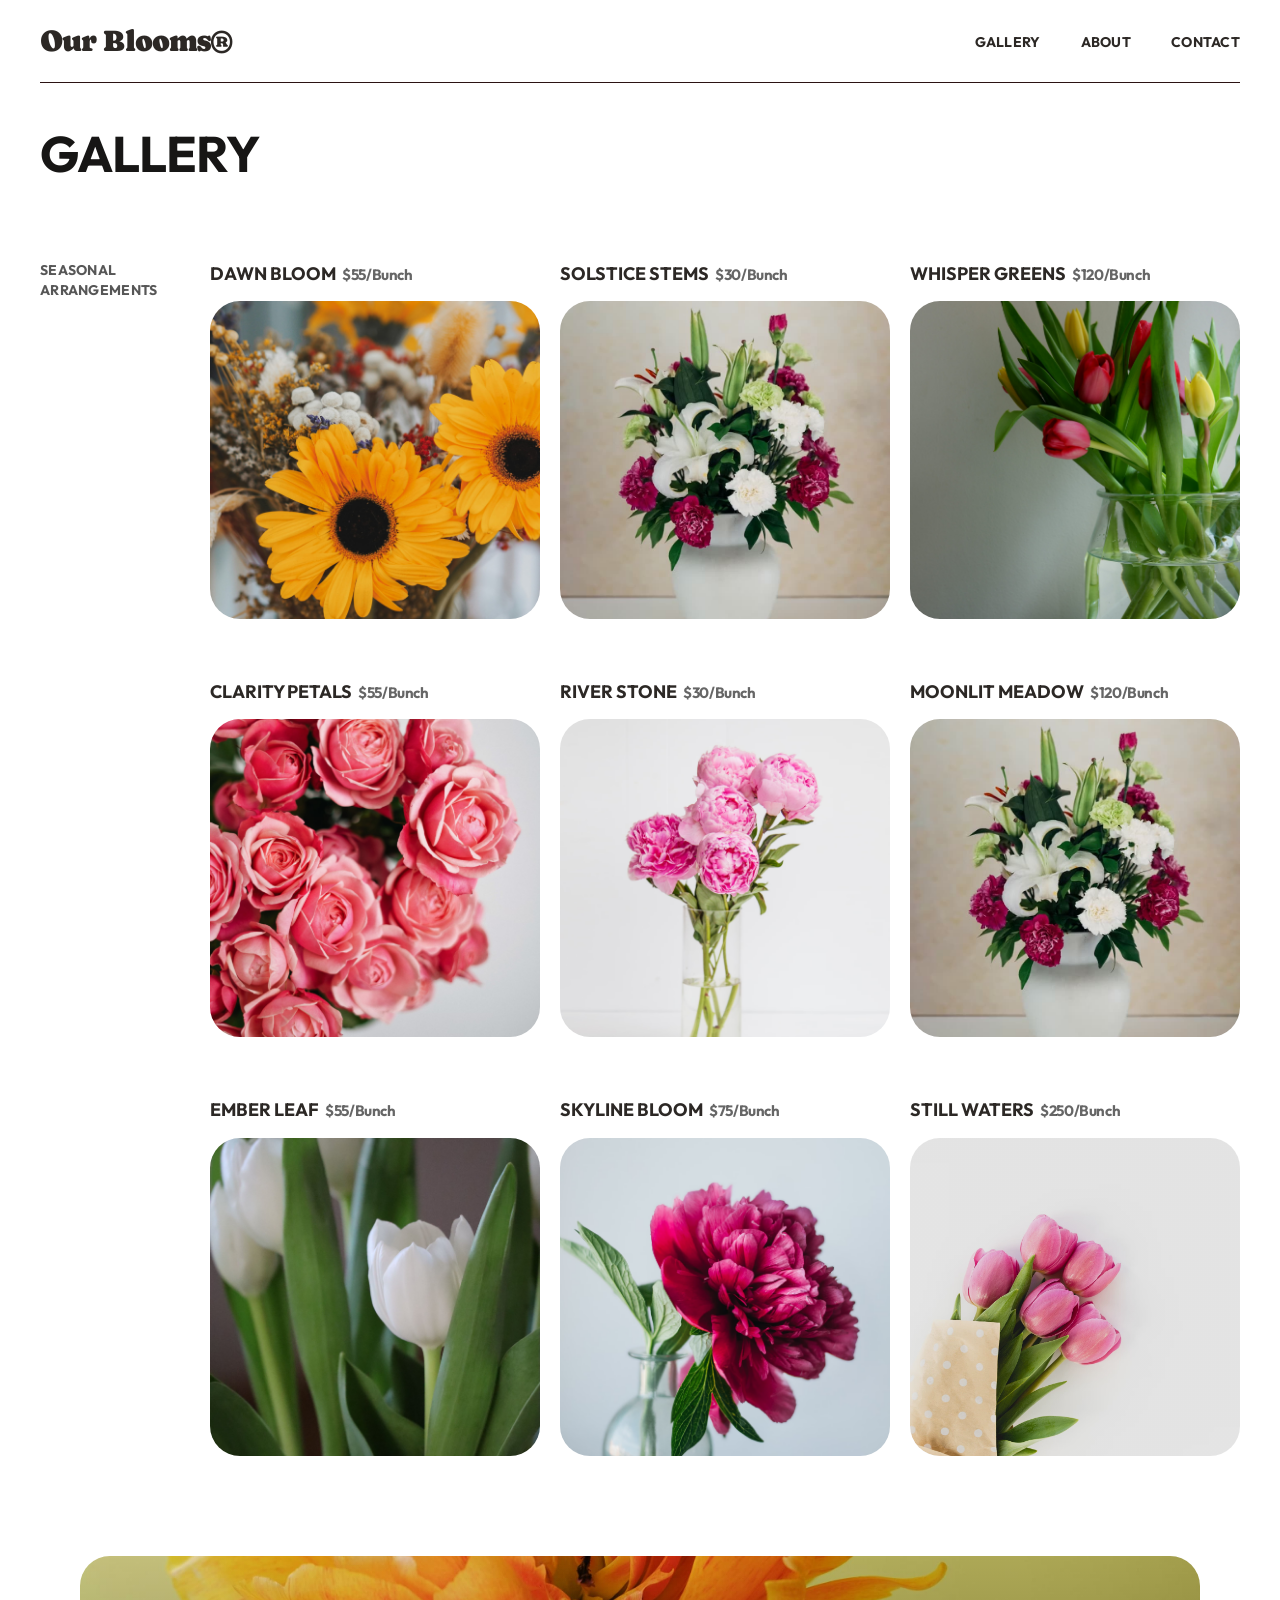
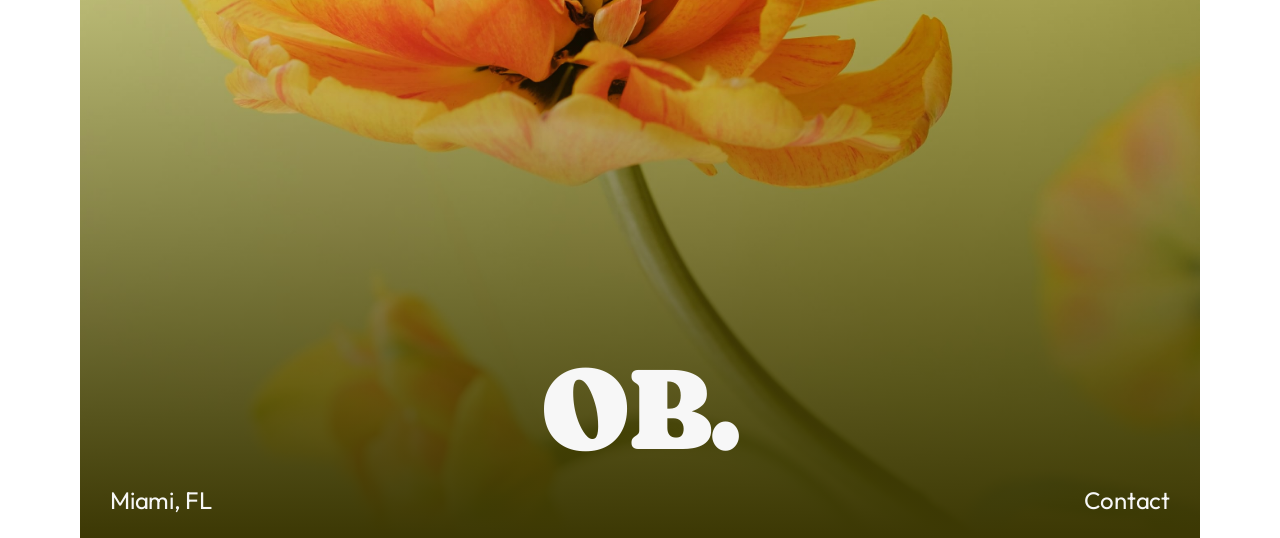
==== gallery.html @ d723de0b "Add gallery section and responsive styles" ====
<!DOCTYPE html>
<html lang="en">

<head>
	<meta charset="UTF-8">
	<meta name="viewport" content="width=device-width, initial-scale=1.0">
	<title>Sweet Flower Shop</title>
	<link rel="stylesheet" href="css/fonts.css">
	<link rel="stylesheet" href="css/style.css">
</head>

<body class="gallery-page">
	<header class="main-header">
		<div class="container">
			<div class="main-header__inner">
				<div class="main-header__top">
					<a class="main-header__logo" href="index.html">
						<span class="main-header__logo-text">Our Blooms®</span>
						<span class="main-header__logo-abbr">O.B.</span>
					</a>
					<button class="burger" type="button" aria-label="Открыть меню">
						<span class="burger__line burger__line--top"></span>
						<span class="burger__line burger__line--middle"></span>
						<span class="burger__line burger__line--bottom"></span>
					</button>
				</div>
				<nav class="main-header__menu-nav">
					<ul class="main-header__list">
						<li><a class="main-header__link" href="gallery.html">Gallery</a></li>
						<li><a class="main-header__link" href="about.html">About</a></li>
						<li><a class="main-header__link" href="mailto:hello@figma.com">Contact</a></li>
					</ul>
				</nav>
			</div>
		</div>
	</header>
	<main class="main">
		<div class="intro">
			<div class="container">
				<h1 class="intro__title">Gallery</h1>
			</div>
		</div>
		<section class="catalog">
			<div class="container">
				<div class="catalog__inner">
					<h2 class="catalog__subtitle">Seasonal arrangements</h2>
					<ul class="catalog__list">
						<li class="catalog__item">
							<article class="product-card">
								<header class="product-card__info">
									<h3 class="product-card__title">Dawn Bloom</h3>
									<span class="product-card__price">$55/Bunch</span>
								</header>
								<img class="product-card__img" src="img/compositions/composition-07.jpg"
									alt="Dawn Bloom bouquet">
							</article>
						</li>
						<li class="catalog__item">
							<article class="product-card">
								<header class="product-card__info">
									<h3 class="product-card__title">Solstice Stems</h3>
									<span class="product-card__price">$30/Bunch</span>
								</header>
								<img class="product-card__img" src="img/compositions/composition-08.jpg"
									alt="Solstice Stems bouquet">
							</article>
						</li>
						<li class="catalog__item">
							<article class="product-card">
								<header class="product-card__info">
									<h3 class="product-card__title">Whisper Greens</h3>
									<span class="product-card__price">$120/Bunch</span>
								</header>
								<img class="product-card__img" src="img/compositions/composition-09.jpg"
									alt="Whisper Greens bouquet">
							</article>
						</li>
						<li class="catalog__item">
							<article class="product-card">
								<header class="product-card__info">
									<h3 class="product-card__title">Clarity Petals</h3>
									<span class="product-card__price">$55/Bunch</span>
								</header>
								<img class="product-card__img" src="img/compositions/composition-03.jpg"
									alt="Clarity Petals bouquet">
							</article>
						</li>
						<li class="catalog__item">
							<article class="product-card">
								<header class="product-card__info">
									<h3 class="product-card__title">River Stone</h3>
									<span class="product-card__price">$30/Bunch</span>
								</header>
								<img class="product-card__img" src="img/compositions/composition-01.jpg"
									alt="River Stone bouquet">
							</article>
						</li>
						<li class="catalog__item">
							<article class="product-card">
								<header class="product-card__info">
									<h3 class="product-card__title">Moonlit Meadow</h3>
									<span class="product-card__price">$120/Bunch</span>
								</header>
								<img class="product-card__img" src="img/compositions/composition-08.jpg"
									alt="Moonlit Meadow bouquet">
							</article>
						</li>
						<li class="catalog__item">
							<article class="product-card">
								<header class="product-card__info">
									<h3 class="product-card__title">Ember Leaf</h3>
									<span class="product-card__price">$55/Bunch</span>
								</header>
								<img class="product-card__img" src="img/compositions/composition-04.jpg"
									alt="Ember Leaf bouquet">
							</article>
						</li>
						<li class="catalog__item">
							<article class="product-card">
								<header class="product-card__info">
									<h3 class="product-card__title">Skyline Bloom</h3>
									<span class="product-card__price">$75/Bunch</span>
								</header>
								<img class="product-card__img" src="img/compositions/composition-10.jpg"
									alt="Skyline Bloom bouquet">
							</article>
						</li>
						<li class="catalog__item">
							<article class="product-card">
								<header class="product-card__info">
									<h3 class="product-card__title">Still Waters</h3>
									<span class="product-card__price">$250/Bunch</span>
								</header>
								<div class="product-card__media product-card__media--overlay">
									<img class="product-card__img" src="img/compositions/composition-06.jpg"
										alt="Still Waters bouquet">
								</div>
							</article>
						</li>
					</ul>
				</div>
			</div>
		</section>
	</main>
	<footer class="main-footer">
		<div class="container">
			<div class="inner">
				<div class="main-footer__background">
					<div class="main-footer__content">
						<a class="main-footer__logo" href="index.html">OB.</a>
						<div class="main-footer__info">
							<p class="main-footer__location">Miami, FL</p>
							<a class="main-footer__contact" href="https://www.figma.com/sites/"
								target="_blank">Contact</a>
						</div>
					</div>
				</div>
			</div>
		</div>
	</footer>
	<script src="script.js"></script>
</body>

</html>
---- css/fonts.css ----
﻿@font-face {
	font-family: "Caprasimo";
	src: url("../fonts/caprasimo/caprasimo-regular.woff2") format("woff2");
	font-weight: 400;
	font-style: normal;
	font-display: swap;
}

@font-face {
	font-family: "Hanuman";
	src: url("../fonts/hanuman/hanuman-regular.woff2") format("woff2");
	font-weight: 400;
	font-style: normal;
	font-display: swap;
}

@font-face {
	font-family: "Outfit";
	src: url("../fonts/outfit/outfit-regular.woff2") format("woff2");
	font-weight: 400;
	font-style: normal;
	font-display: swap;
}

@font-face {
	font-family: "Outfit";
	src: url("../fonts/outfit/outfit-medium.woff2") format("woff2");
	font-weight: 500;
	font-style: normal;
	font-display: swap;
}

@font-face {
	font-family: "Outfit";
	src: url("../fonts/outfit/outfit-bold.woff2") format("woff2");
	font-weight: 700;
	font-style: normal;
	font-display: swap;
}
---- css/style.css ----
/* === GLOBAL STYLES ===*/
*,
*::before,
*::after {
box-sizing: border-box;
}
/* === BASE STYLES === */
html {
	scroll-behavior: smooth;
}
body {
	font-family: "Outfit", sans-serif;
	font-weight: 400;
	color: #2c2825;
	font-size: 16px;
	line-height: 1.4;
	letter-spacing: -0.025em;
	background-color: #fff;
	margin: 0;
}
a {
	color: #2c2825;
	text-decoration: none;
	cursor: pointer;
	transition: opacity 0.3s;
}
a:hover {
	opacity: 0.8;
}
img {
	max-width: 100%;
	display: block;
}
ul {
	padding: 0;
	margin: 0;
	list-style: none;
}
/* === ACCESSIBILITY / UTILITIES === */
.visually-hidden {
	position: absolute;
	width: 1px;
	height: 1px;
	padding: 0;
	margin: -1px;
	overflow: hidden;
	clip-path: inset(50%);
	white-space: nowrap;
	border: 0;
  }
 /* === LAYOUT === */
 .container {
	max-width: 1280px;
	margin: 0 auto;
	padding-inline: 40px;
}
.inner {
	padding-inline: 40px;
}
/* === REUSABLE COMPONENTS === */
.button {
	display: inline-flex;
	gap: 10px;
	padding: 8px 12px 6px;
	background-color: #ffc800;
	border-radius: 4px;
	font-weight: 700;
	font-size: 14px;
	letter-spacing: 0.02em;
	text-transform: uppercase;
}
.button::before {
	display: inline-block;
	margin-top: 6.5px;
	content: "";
	width: 4px;
	height: 4px;
	background-color: #2C2825;
	border-radius: 50%;
}
.product-card {
	display: flex;
	flex-direction: column;
	justify-content: space-between;
	height: 100%;
	gap: 15px;
}
.product-card__info {
	display: flex;
	flex-wrap: wrap;
	gap: 6px;
	align-items: baseline;
}
.product-card__title {
	margin: 0;
	font-size: 18px;
	font-weight: 700;
	text-transform: uppercase;
	letter-spacing: normal;
}
.product-card__price {
	font-size: 15px;
	font-weight: 700;
	letter-spacing: -0.025em;
	color: rgba(0, 0, 0, 0.6);
}
.product-card__media {
	position: relative;
	border-radius: 30px;
	overflow: hidden;
}
.product-card__media--overlay::before {
	content: "";
	background-image: linear-gradient(0deg, rgba(0, 0, 0, 0.1), rgba(0, 0, 0, 0.1));
	position: absolute;
	top: 0;
    left: 0;
    width: 100%;
    height: 100%;
}
.product-card__img {
	width: 100%;
	height: 318px;
	object-fit: cover; 
	border-radius: 30px;
}
/* === HEADER === */
.main-header {
	width: 100%;
	position: fixed;
	top: 0;
	z-index: 10;
	background-color: #fff;
}
.main-header__inner {
	position: relative;
	display: flex;
	justify-content: space-between;
	align-items: center;
	padding-block: 27px;
	transition: gap 0.5s ease;
}
.main-header__inner::after {
	position: absolute;
	bottom: 0;
	left: 0;
	content: "";
	background-color: #2b1313;
	width: 100%;
	height: 1px;
}
.main-header__logo {
	font-family: "Caprasimo", serif;
	font-weight: 400;
	font-size: 30px;
	line-height: 0.92;
	letter-spacing: -0.03em;
}
.main-header__logo-abbr {
	display: none;
}
.main-header__list {
	display: flex;
	gap: 40px;
}
.main-header__link {
	font-weight: 700;
	font-size: 14px;
	letter-spacing: 0.02em;
	text-transform: uppercase;
}
.burger {
	display: none;
	width: 30px;
	height: 30px;
	border: none;
	background-color: transparent;
	padding: 7px 4px;
	position: relative;
	transition: background-color 0.3s ease;
	cursor: pointer;
}
.burger.burger--open {
	padding: 2px;
	background-color: #f7f7f7;
	border-radius: 6px;
}
.burger__line {
	width: 22px;
	height: 2px;
	border-radius: 1px;
	background-color: #000;
	position: absolute;
	top: 50%;
	left: 50%;
	transform: translate(-50%, -50%);
	transition: transform 0.5s ease, opacity 0.3s ease;
}
.burger__line--top {
	transform: translate(-50%, calc(-50% - 7px));
}
.burger.burger--open .burger__line--top {
	transform: translate(-50%, -50%) rotate(45deg) scale(0.8);
}
.burger.burger--open .burger__line--middle {
	opacity: 0;
}
.burger__line--bottom {
	transform: translate(-50%, calc(-50% + 7px));
}
.burger.burger--open .burger__line--bottom {
	transform: translate(-50%, -50%) rotate(-45deg) scale(0.8);
}
/* === HOME PAGE === */
/* Hero */
.hero {
	margin-top: 150px;
}
.hero__container {
	margin-bottom: 120px;
}
.hero__title {
	margin-block: 0 44px;
}
.hero__background {
	position: relative;
	width: 100%;
	height: 570px;
	background-image: url(../img/decor/floral-accent-01.jpg);
	background-size: cover;
	background-position: center 29%;
	background-repeat: no-repeat;
	border-radius: 30px;
}
.hero__sticker {
	display: flex;
	justify-content: center;
	width: 188px;
	aspect-ratio: 1 / 1;
	background-image: url(../img/decor/sticker-badge.svg);
	background-repeat: no-repeat;
	background-size: cover;
	position: absolute;
	left: 22.5px;
	bottom: 22.5px;
}
.hero__sticker-content {
	display: flex;
	flex-direction: column;
	justify-content: center;
	gap: 9px;
	text-align: center;
}
.hero__sticker-content p {
	max-width: 140px;
	color: #000000;
	margin: 0;
}
.hero__sticker-label {
	font-weight: 700;
	font-size: 14px;
	letter-spacing: 0.02em;
	text-transform: uppercase;
}
.hero__sticker-text {
	font-weight: 500;
	font-size: 24px;
	letter-spacing: -0.01em;
}
.hero__sticker-note {
	font-weight: 700;
	font-size: 12px;
	letter-spacing: 0.02em;
	text-transform: uppercase;
}
/* Promo */
.promo {
	padding-block: 120px;
}
.promo--spacious {
	padding-block: 200px;
}
.promo__inner {
	max-width: 740px;
	margin: 0 auto;
	text-align: center;
}
.promo__title {
	font-weight: 700;
	font-size: 14px;
	letter-spacing: 0.02em;
	text-transform: uppercase;
	color: #575757;
	margin-block: 0 20px;
}
.promo__text {
	font-weight: 700;
	font-size: clamp(36px, 21.7px + 1.79vw, 40px);
	line-height: 1.1;
	letter-spacing: -0.025em;
	color: #171615;	
	margin-block: 0 40px;
}
/* Showcase */
.showcase {
	overflow: hidden;
  }
.showcase__list {
	display: flex;
	gap: 20px;
	padding-bottom: 75px;
	overflow-x: auto;
}
.showcase__item {
	flex: 0 0 clamp(200px, 111.7px + 23.5vw, 300px);
	aspect-ratio: 1 / 1; 
	border-radius: 30px;
	overflow: hidden;
}
.showcase__image {
	width: 100%;
	height: 100%;
	object-fit: cover;
}
/* Services */
.services__heading {
	text-align: center;
	padding-bottom: 20px;
	border-bottom: 1px solid #595959;
}
.section-title {
	font-weight: 700;
	font-size: clamp(36px, 27.9px + 2.16vw, 50px);
	line-height: 1.1;
	letter-spacing: -0.02em;
	text-transform: uppercase;
	color: #171615;
}
.services__title {
	margin-block: 0 40px;
}
.services__description {
	margin-block: 0 20px;
}
.services__list {
	display: flex;
	flex-direction: column;
	gap: 40px;
	padding: 100px 40px;
	align-items: center;
	counter-reset: my-counter;
}
.services__item {
	display: flex;
	flex-direction: column;
	gap: 80px;
	width: 100%;
	align-items: center;
	text-align: center;
	padding-block: 0 80px;
	border-bottom: 1px solid #595959;
}
.services__item::before {
	content: counter(my-counter);
	counter-increment: my-counter;
	font-weight: 700;
	font-size: 50px;
	line-height: 1.1;
	letter-spacing: -0.02em;
	color: #171615;
	order: -2;
}
.services__item-content {
	width: 100%;
}
.services__item-title {
	margin-block: 0 30px;
}
.services__item-description {
	max-width: 540px;
	margin: 0 auto;
}
.services__item-image {
	width: 145px;
	height: 145px;
	border-radius: 30px;
	object-fit: cover;
	order: -1;
}
.services__item-image--short {
	height: 140px;
}
.services__item-image--small-radius {
	border-radius: 15px;
}
.services__item-media  {
	position: relative;
	border-radius: 30px;
	overflow: hidden;
	order: -1;
}
.services__item-media--overlay::before {
	content: "";
	background-image: linear-gradient(0deg, rgba(0, 0, 0, 0.1), rgba(0, 0, 0, 0.1));
	position: absolute;
	top: 0;
	left: 0;
	width: 100%;
	height: 100%;
}  
/* Visual Divider */
.visual-divider__image {
	height: clamp(450px, -152px + 75.25vw, 751px);
	background-image: url(../img/decor/floral-accent-02.jpg);
	background-size: cover;
	background-position: center;
	background-repeat: no-repeat;
	border-radius: 30px;
}
/* === GALLERY PAGE === */
.intro {
	padding-block: 126px 80px;
}
.intro__title {
	font-weight: 700;
	font-size: clamp(45px, 35px + 1.25vw, 50px);
	max-width: 820px;
	margin: 0;
	line-height: 110%;
	letter-spacing: -0.02em;
	text-transform: uppercase;
	color: #171615;
}
.catalog__subtitle {
	font-size: 14px;
	font-weight: 700;
	letter-spacing: 0.02em;
	text-transform: uppercase;
	color: #575757;
	margin-block: 0 40px;
}
.catalog__inner {
	display: grid;
	grid-template-columns: 170px 1fr;
	padding-bottom: 100px;
}
.catalog__list {
	display: flex;
	flex-wrap: wrap;
	gap: 60px 20px;
}
.catalog__item {
	flex: 1 1 250px; 
}
/* === FOOTER === */
.main-footer {
	font-size: 24px;
	letter-spacing: -0.01em;
	color: #F7F7F7;
}
.main-footer a {
	color: inherit;
}
.main-footer__background {
	background-image: linear-gradient(180deg, rgba(0, 0, 0, 0) 0%, #3c3804 100%), url(../img/decor/floral-accent-03.jpg);
	height: 582px;
	background-position: center;
	background-size: cover;
	background-repeat: no-repeat;
	border-radius: 30px 30px 0px 0px;
	display: flex;
	flex-direction: column;
	justify-content: flex-end;
}
.main-footer__content {
	display: flex;
	flex-direction: column;
	gap: 20px;
	align-items: center;
	margin: 0 30px 20px;
}
.main-footer__logo {
	font-family: "Caprasimo", serif;
	font-size: 117px;
	line-height: 0.92;
	letter-spacing: -0.03em;
}
.main-footer__info {
	width: 100%;
	display: flex;
	justify-content: space-between;
	align-items: center;
}
.main-footer__location {
	margin: 0;
}
/* Tablet */
@media (max-width: 800px) {
/* Reusable components */ 
	.product-card__price {
		font-size: 14px;
	}
/* Header */
	.main-header__inner {
		padding-block: 28px;
	}
	.main-header__logo {
		font-size: 28px;
	}
 /* Home Page */
	.hero__background {
		background-position: center;
	}
	.hero__sticker {
		width: clamp(150px, 116.46px + 8.94vw, 188px);
	}
	.hero__sticker-text {
		font-size: 22px;
	}
	.promo__inner {
		max-width: 412px;
	}
	.promo__text {
		font-size: clamp(24px, 13.4px + 2.82vw, 36px);
	}
	.showcase__list {
		padding-left: 20px;
		padding-bottom: clamp(37px, 3.4px + 8.94vw, 75px);
	}
	.services__description {
		font-size: 16px;
	}
	.services__item::before {
		font-size: 45px;
	}
	.visual-divider__image {
		height: clamp(400px, 355.9px + 11.76vw, 450px);
	}
	.promo--spacious {
		padding-block: 150px;
	}
/* Gallery Page */
	.intro {
		padding-bottom: clamp(56px, 35px + 5.65vw, 80px);
	}
	.gallery-page .container {
		padding-inline: 20px;
	}
	.intro__title {
		font-size: clamp(36px, 28px + 2.12vw, 45px);
	}
	.catalog__inner {
		grid-template-columns: 1fr;
	}
	.catalog__list {
		row-gap: clamp(20px, -15.296px + 9.41vw, 60px);
	}
 /* Footer*/
	.main-footer {
		font-size: 22px;
	}
	.main-footer__background {
		height: 579px;
	}
}
@media (max-width: 560px) {
	.main-header__logo-text {
		display: none;
	}
	.main-header__logo-abbr {
		display: inline;
	}
	.inner {
		padding-inline: 30px;
	}
	.hero__sticker-text {
		font-size: 20px;
	}
	.services__list {
		padding-inline: 30px;
	}
}
@media (max-width: 440px) {
	.main-header__inner {
		flex-direction: column;
		justify-content: flex-start;
		align-items: flex-start;
		gap: 0;
		padding: 20px 16px;
	}
	.main-header__inner--open {
		gap: 81px;
	}
	.main-header__top {
		width: 100%;
		display: flex;
		justify-content: space-between;
		align-items: center;
	}
	.main-header__logo {
		font-size: 24px;
	}
	.main-header__menu-nav {
		overflow: hidden;
		max-height: 0;
		visibility: hidden;
		opacity: 0;
		pointer-events: none;
		transition: 
		max-height 0.6s ease, 
		opacity 0.4s ease,
		visibility 0.4s;
	}
	.main-header__menu-nav--open {
		max-height: 500px;
		opacity: 1;
		visibility: visible;
		pointer-events: auto;
		padding-bottom: 50px;
	}
	.main-header__list {
		flex-direction: column;
	}
	.burger {
		display: flex;
	}
	.inner {
		padding-inline: 16px;
	}
	.hero__sticker {
		left: 20px;
		bottom: 20px;
	}
	.hero__sticker-content {
		gap: 7px;
	}
	.hero__sticker-content p {
		max-width: 104px;
	}
	.hero__sticker-label {
		font-size: 12px;
	}
	.hero__sticker-text {
		font-size: 18px;
	}
	.showcase__list {
		padding-left: 0;
		gap: 13px;
		height: 200px;
		align-items: flex-end;
	}
	.services__list {
		padding-inline: 20px;
	}
	.mobile-break {
		display: block;
	}
}
/* Mobile */
@media (max-width: 375px) {
/* Reusable components */ 
	.product-card__price {
		font-size: 13px;
	}
/* Header */
	.main-header__logo {
		font-size: 20px;
	}
 /* Home Page */
	.hero {
		margin-top: 136px;
	}
	.promo__inner {
		padding-inline: 40px;
	}
	.promo__title {
		font-size: 12px;
	}
	.button {
		font-size: 12px;
	}
	.services__item::before {
		font-size: 36px;
	}
/* Gallery Page */
	.gallery-page .container {
		padding-inline: 16px;
	}
	.catalog__subtitle {
		font-size: 12px;
	}
 /* Footer*/
	.main-footer__background {
		height: 573px;
	}
	.main-footer {
		font-size: 18px;
	}
}
@media (max-width: 340px) {
	.container {
		padding-inline: 30px;
	}
}
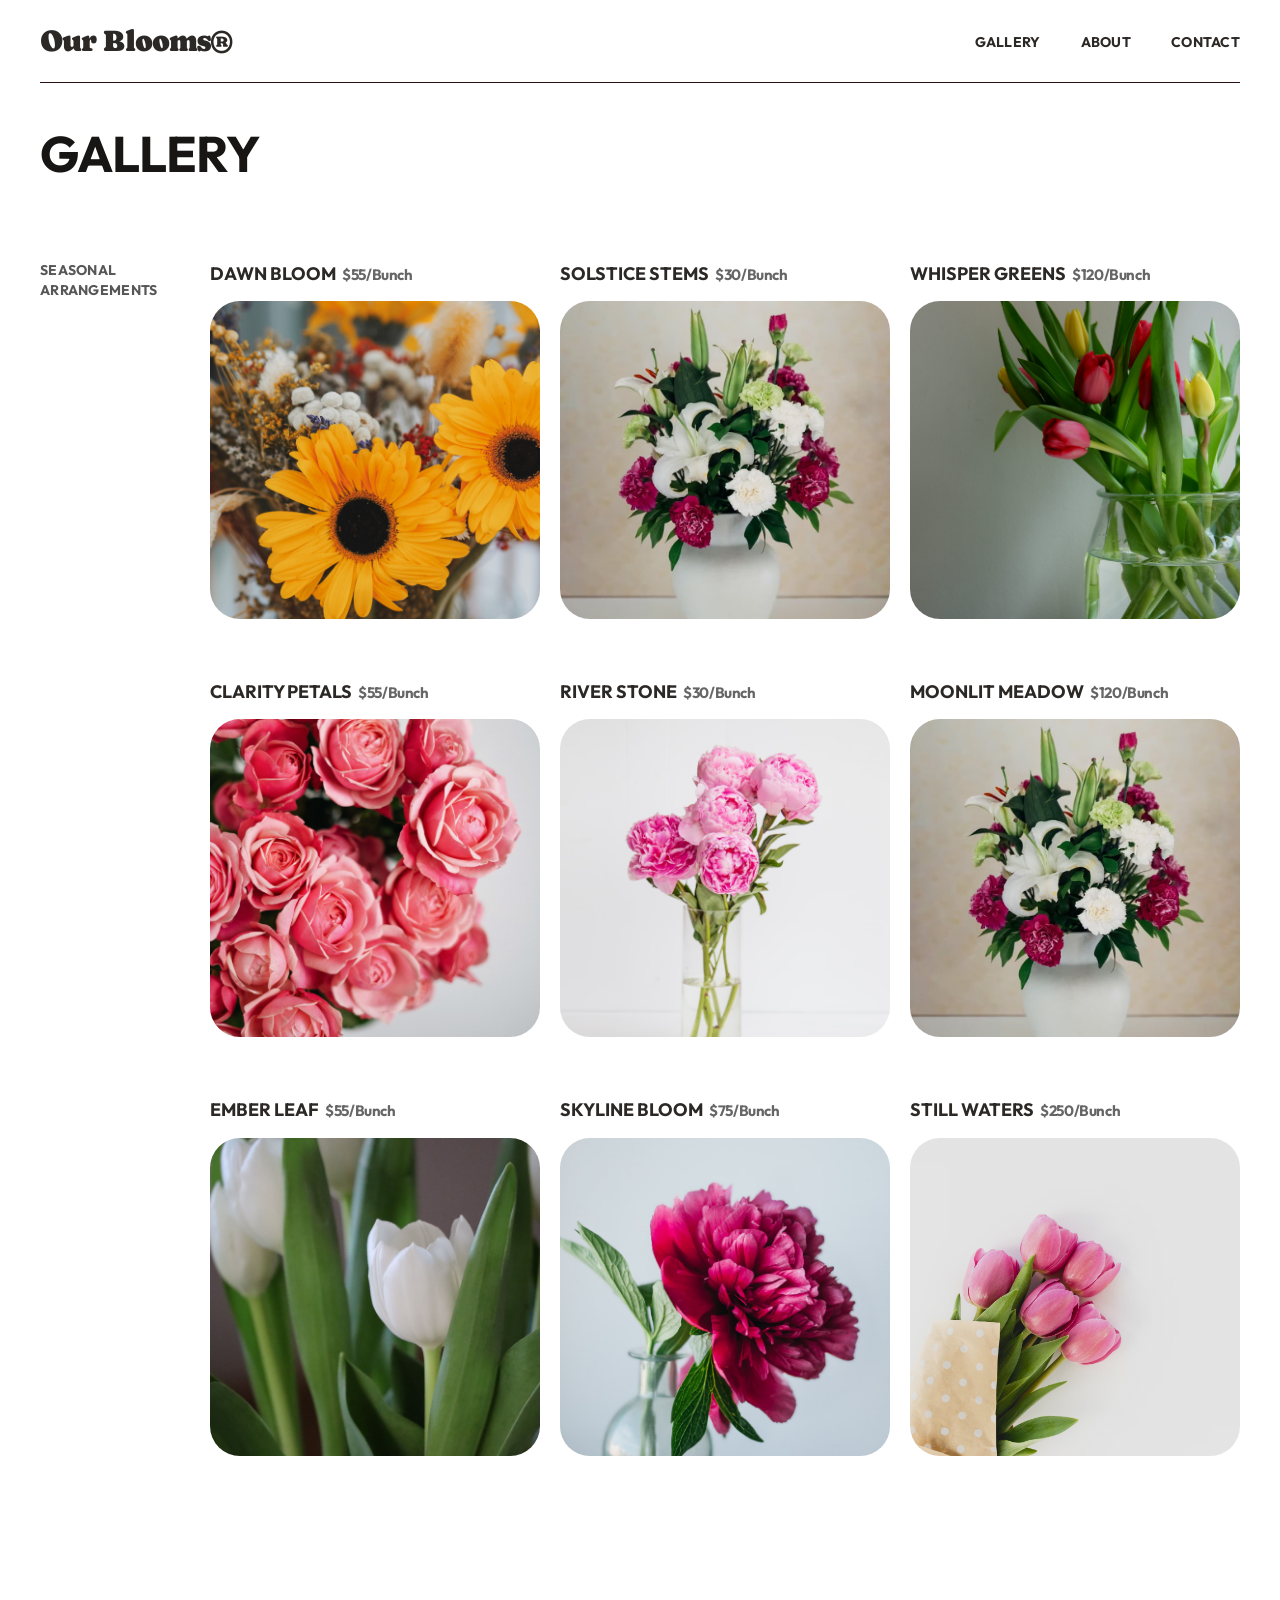
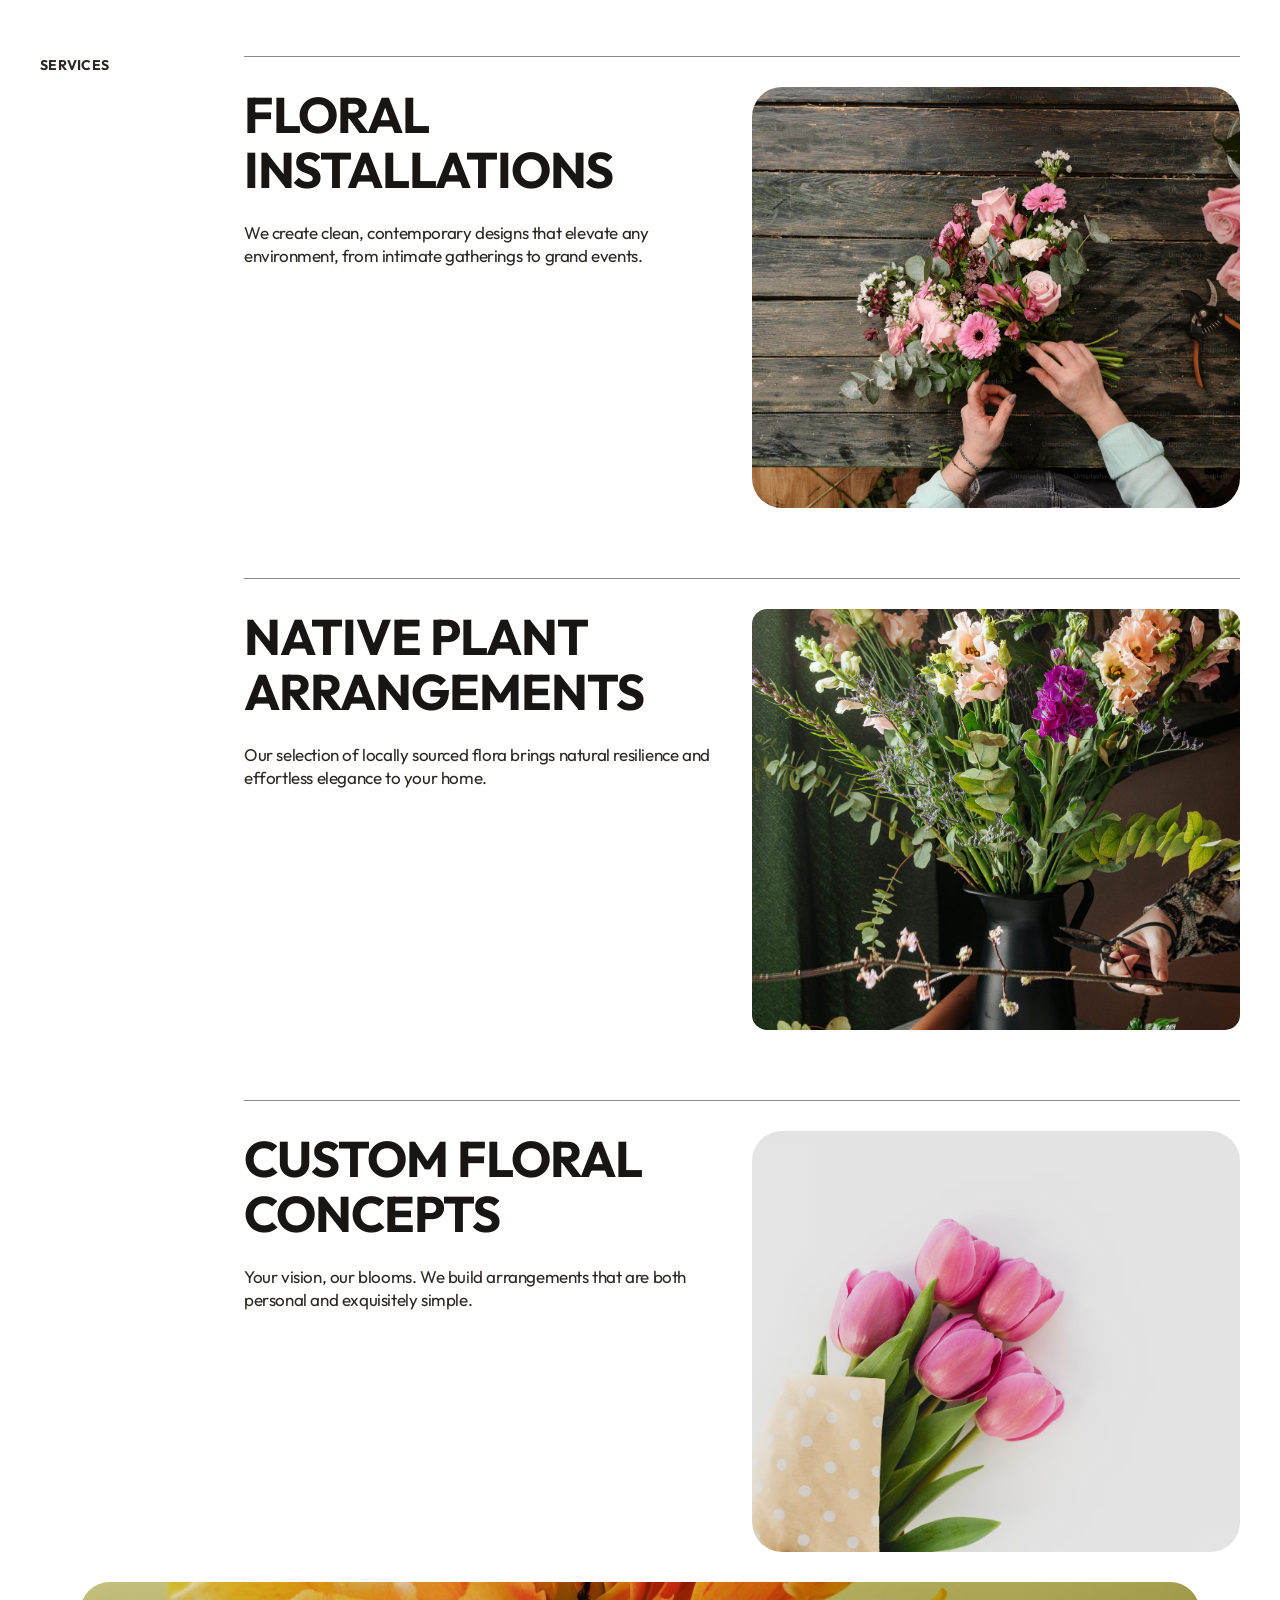
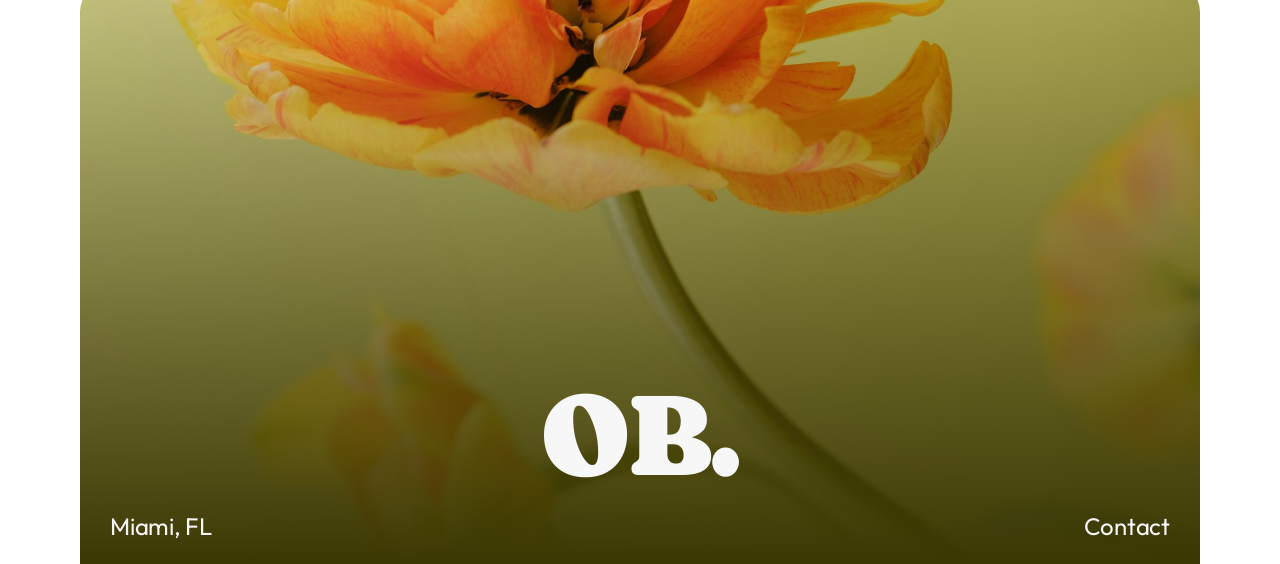
==== commit 10581f6e: "Add gallery services section and styles" ====
--- a/gallery.html
+++ b/gallery.html
@@ -43,7 +43,7 @@
 		<section class="catalog">
 			<div class="container">
 				<div class="catalog__inner">
-					<h2 class="catalog__subtitle">Seasonal arrangements</h2>
+					<h2 class="section-subtitle catalog__subtitle">Seasonal arrangements</h2>
 					<ul class="catalog__list">
 						<li class="catalog__item">
 							<article class="product-card">
@@ -136,6 +136,45 @@
 										alt="Still Waters bouquet">
 								</div>
 							</article>
+						</li>
+					</ul>
+				</div>
+			</div>
+		</section>
+		<section class="gallery-services">
+			<div class="container">
+				<div class="gallery-services__inner">
+					<h2 class="section-subtitle gallery-services__subtitle">Services</h2>
+					<ul class="gallery-services__list">
+						<li class="gallery-services__item">
+							<div class="gallery-services__content">
+								<h3 class="section-title gallery-services__title">Floral Installations</h3>
+								<p class="gallery-services__description">We create clean, contemporary designs that
+									elevate any environment, from intimate gatherings to grand events.</p>
+							</div>
+							<img class="gallery-services__img" src="img/services/floral installations-02.jpg"
+								alt="Floral installation with pink flowers">
+						</li>
+						<li class="gallery-services__item">
+							<div class="gallery-services__content">
+								<h3 class="section-title gallery-services__title">Native Plant Arrangements</h3>
+								<p class="gallery-services__description">Our selection of locally sourced flora brings
+									natural resilience and effortless elegance to your home.</p>
+							</div>
+							<img class="gallery-services__img gallery-services__img--small-radius"
+								src="img/services/native-plant-arrangements.jpg"
+								alt="Native plant arrangement in a black vase">
+						</li>
+						<li class="gallery-services__item">
+							<div class="gallery-services__content">
+								<h3 class="section-title gallery-services__title">Custom Floral Concepts</h3>
+								<p class="gallery-services__description">Your vision, our blooms. We build arrangements
+									that are both personal and exquisitely simple.</p>
+							</div>
+							<div class="gallery-services__media gallery-services__media--overlay">
+								<img class="gallery-services__img" src="img/compositions/composition-06.jpg"
+									alt="Custom floral bouquet with pink tulips">
+							</div>
 						</li>
 					</ul>
 				</div>
--- a/css/style.css
+++ b/css/style.css
@@ -49,7 +49,7 @@
 	border: 0;
   }
  /* === LAYOUT === */
- .container {
+.container {
 	max-width: 1280px;
 	margin: 0 auto;
 	padding-inline: 40px;
@@ -418,6 +418,9 @@
 	border-radius: 30px;
 }
 /* === GALLERY PAGE === */
+.gallery-page .container {
+	padding-inline: clamp(20px, -13.3px + 4.17vw, 40px);
+}
 .intro {
 	padding-block: 126px 80px;
 }
@@ -431,18 +434,23 @@
 	text-transform: uppercase;
 	color: #171615;
 }
-.catalog__subtitle {
-	font-size: 14px;
-	font-weight: 700;
-	letter-spacing: 0.02em;
-	text-transform: uppercase;
-	color: #575757;
-	margin-block: 0 40px;
+/* Catalog */
+.catalog {
+	padding-bottom: 100px;
 }
 .catalog__inner {
 	display: grid;
 	grid-template-columns: 170px 1fr;
-	padding-bottom: 100px;
+}
+.catalog__subtitle {
+	color: #575757;
+	margin: 0;
+}
+.section-subtitle {
+	font-size: 14px;
+	font-weight: 700;
+	letter-spacing: 0.02em;
+	text-transform: uppercase;
 }
 .catalog__list {
 	display: flex;
@@ -451,6 +459,59 @@
 }
 .catalog__item {
 	flex: 1 1 250px; 
+}
+/* Gallery Services */
+.gallery-services {
+	padding-top: clamp(0px, -88.2px + 23.53vw, 100px);
+}
+.gallery-services__inner {
+	display: grid;
+	grid-template-columns: 204px 1fr;
+}
+.gallery-services__subtitle {
+	margin: 0;
+}
+.gallery-services__list {
+	display: flex;
+	flex-direction: column;
+	gap: 40px;
+}
+.gallery-services__item {
+	display: grid;
+	grid-template-columns: repeat(2, minmax(0, 1fr));
+	gap: 20px;
+	padding-block: 30px;
+	border-top: solid 1px #898989;
+}
+.gallery-services__title {
+	margin-block: 0 24px;
+}
+.gallery-services__description {
+	font-size: 17px;
+	margin: 0;
+}
+.gallery-services__img {
+	width: 100%;
+	height: 421px;
+	object-fit: cover;
+	border-radius: 30px;
+}
+.gallery-services__img--small-radius {
+	border-radius: 15px;
+}
+.gallery-services__media {
+	position: relative;
+	border-radius: 30px;
+	overflow: hidden;
+}
+.gallery-services__media--overlay::before {
+	content: "";
+    background-image: linear-gradient(0deg, rgba(0, 0, 0, 0.1), rgba(0, 0, 0, 0.1));
+    position: absolute;
+    top: 0;
+    left: 0;
+    width: 100%;
+    height: 100%;
 }
 /* === FOOTER === */
 .main-footer {
@@ -494,6 +555,18 @@
 .main-footer__location {
 	margin: 0;
 }
+/* === MEDIA === */
+@media(max-width: 1110px) {
+	.gallery-services__subtitle {
+		margin-bottom: 40px;
+	}
+	.gallery-services__inner {
+		grid-template-columns: 1fr;
+	}
+	.gallery-services__img {
+		height: clamp(295px, 10px + 76vw, 618px);
+	}
+}
 /* Tablet */
 @media (max-width: 800px) {
 /* Reusable components */ 
@@ -540,20 +613,26 @@
 		padding-block: 150px;
 	}
 /* Gallery Page */
+	.gallery-page .container {
+		padding-inline: clamp(16px, 12.4px + 0.94vw, 20px);
+	}
 	.intro {
 		padding-bottom: clamp(56px, 35px + 5.65vw, 80px);
 	}
-	.gallery-page .container {
-		padding-inline: 20px;
-	}
 	.intro__title {
 		font-size: clamp(36px, 28px + 2.12vw, 45px);
 	}
 	.catalog__inner {
 		grid-template-columns: 1fr;
 	}
+	.catalog__subtitle {
+		margin-bottom: 40px;
+	}
 	.catalog__list {
 		row-gap: clamp(20px, -15.296px + 9.41vw, 60px);
+	}
+	.gallery-services__description {
+		font-size: 16px;
 	}
  /* Footer*/
 	.main-footer {
@@ -561,6 +640,11 @@
 	}
 	.main-footer__background {
 		height: 579px;
+	}
+}
+@media (max-width: 768px) {
+	.gallery-services__item {
+		grid-template-columns: 1fr;
 	}
 }
 @media (max-width: 560px) {
@@ -683,10 +767,7 @@
 		font-size: 36px;
 	}
 /* Gallery Page */
-	.gallery-page .container {
-		padding-inline: 16px;
-	}
-	.catalog__subtitle {
+	.section-subtitle {
 		font-size: 12px;
 	}
  /* Footer*/
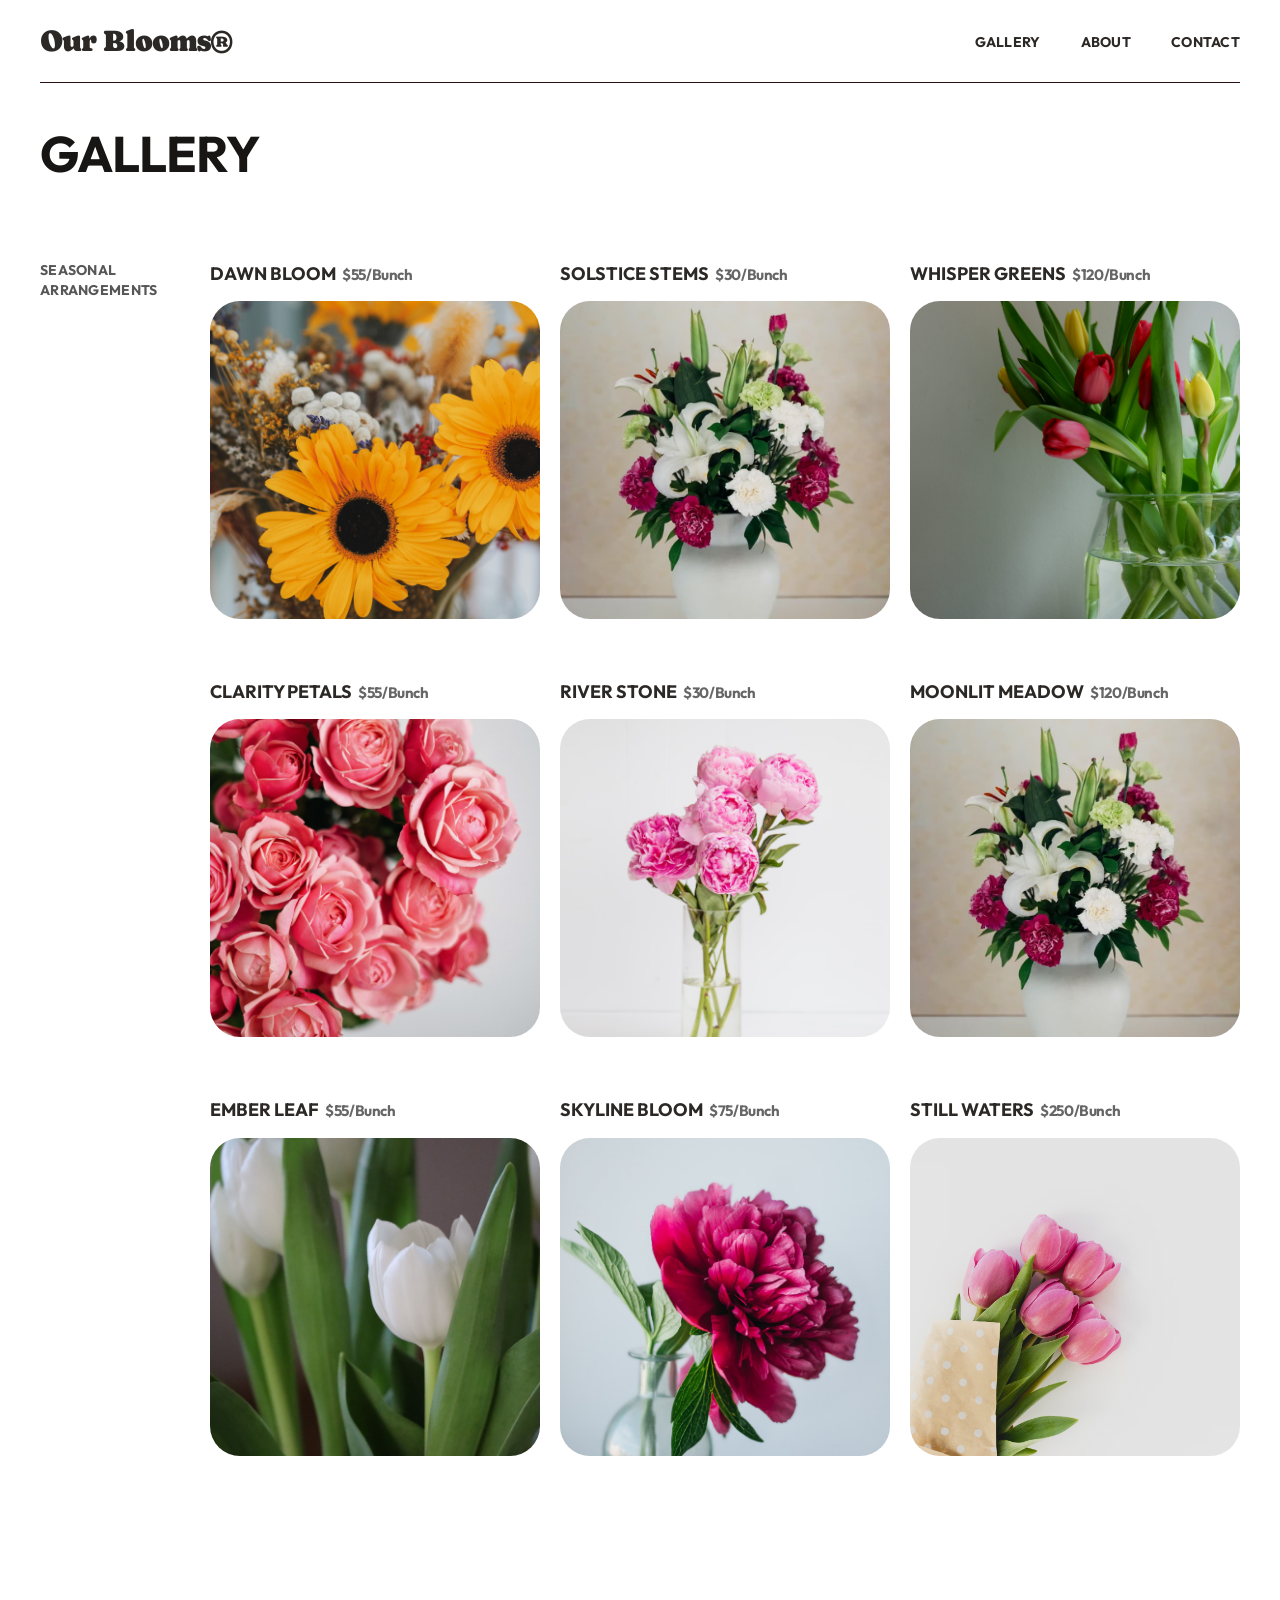
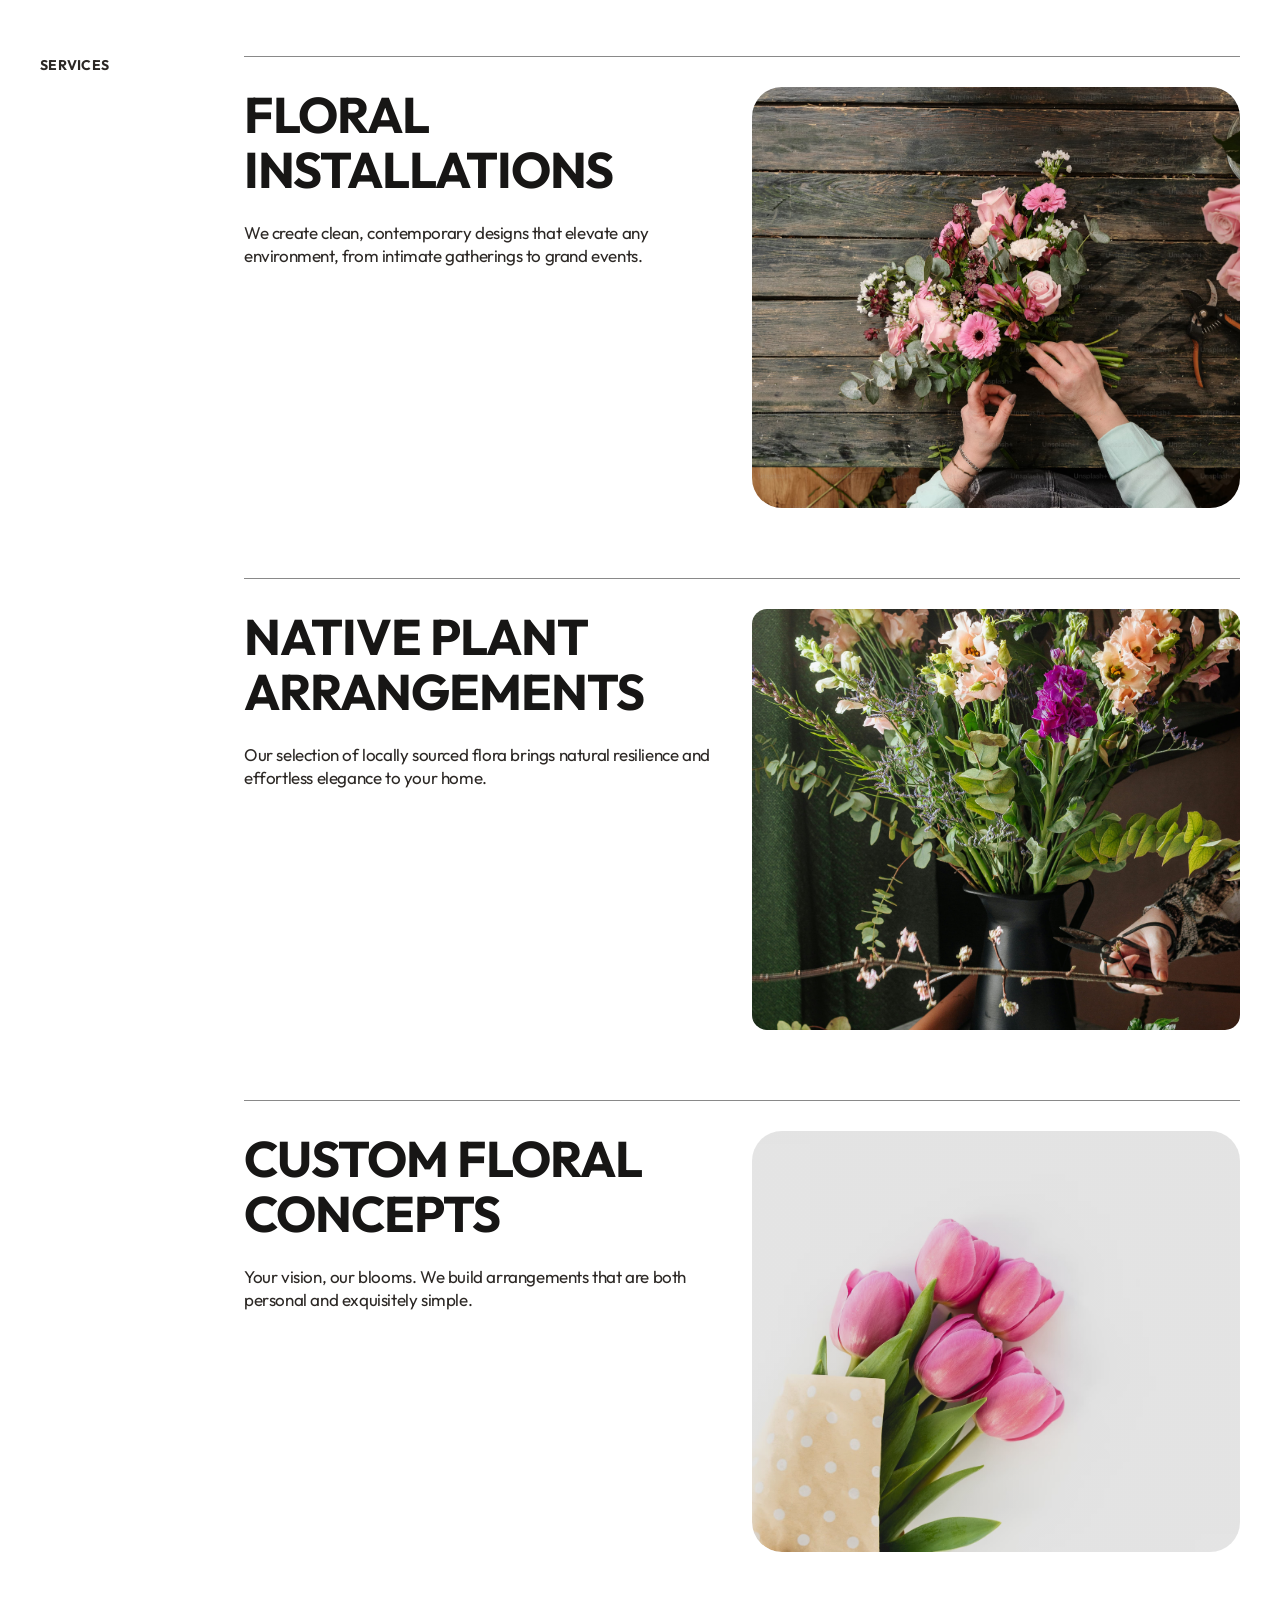
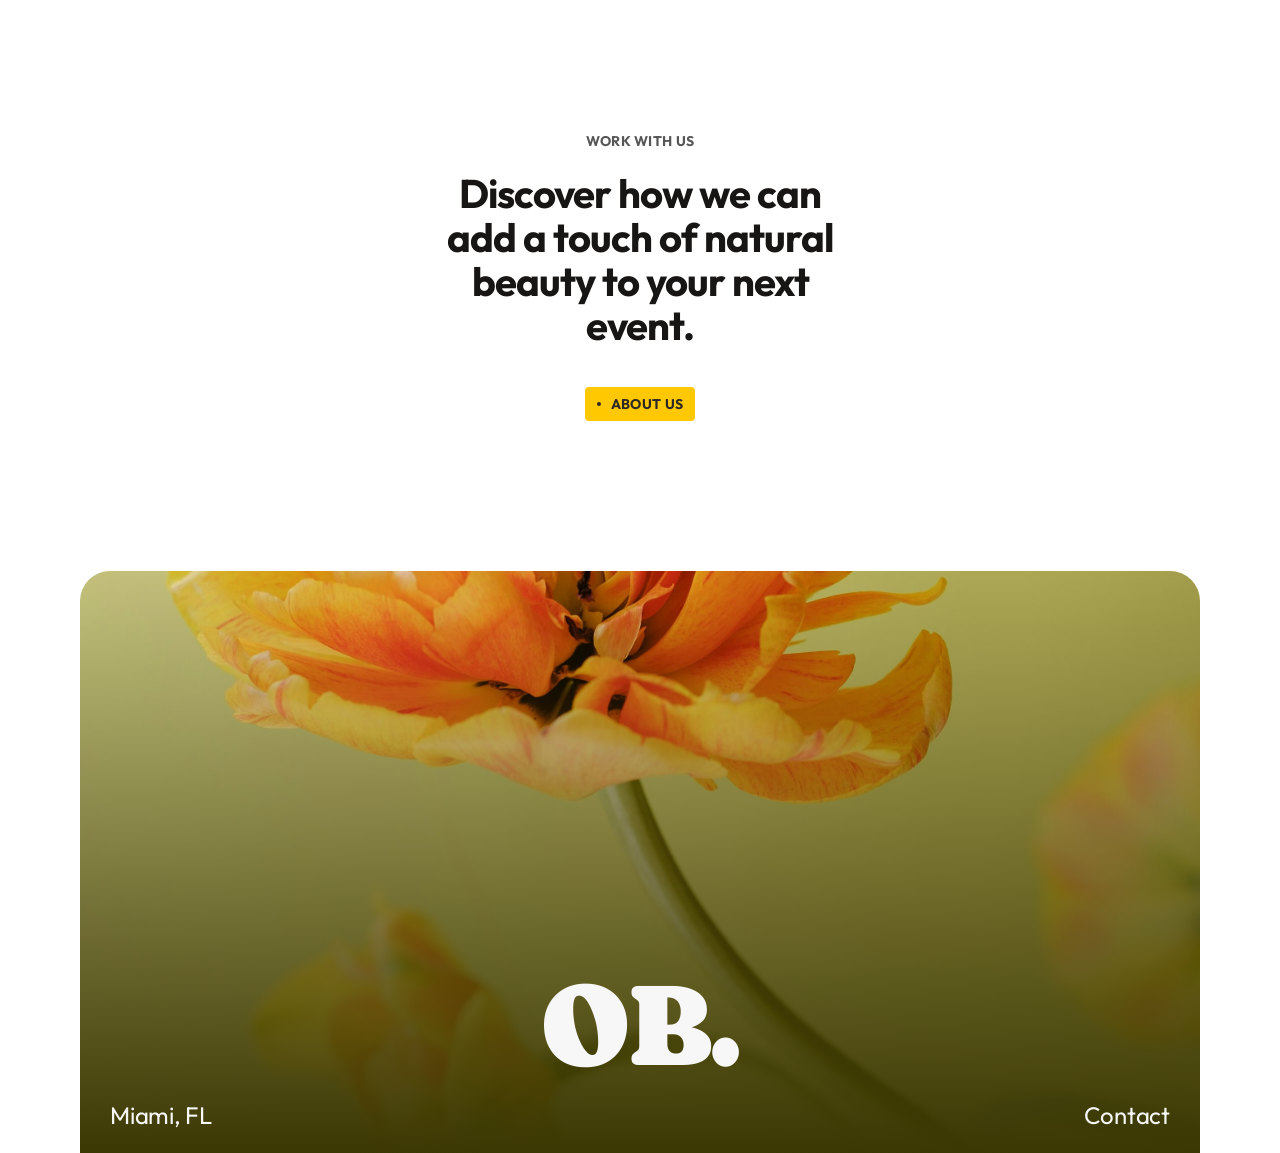
==== commit eae6b365: "Add gallery promo section and styles" ====
--- a/gallery.html
+++ b/gallery.html
@@ -180,6 +180,19 @@
 				</div>
 			</div>
 		</section>
+		<section class="promo promo--gallery">
+			<div class="container">
+				<div class="promo__inner">
+					<h2 class="promo__title">Work with us</h2>
+					<p class="promo__text">
+						Discover how we can add a touch of natural beauty to your next event.
+					</p>
+					<a class="button" href="about.html">
+						About us
+					</a>
+				</div>
+			</div>
+		</section>
 	</main>
 	<footer class="main-footer">
 		<div class="container">
--- a/css/style.css
+++ b/css/style.css
@@ -513,6 +513,13 @@
     width: 100%;
     height: 100%;
 }
+/* Promo Gallery */
+.promo--gallery {
+	padding-block: 150px;
+}
+.promo--gallery .promo__inner {
+	max-width: 400px;
+}
 /* === FOOTER === */
 .main-footer {
 	font-size: 24px;
@@ -770,6 +777,9 @@
 	.section-subtitle {
 		font-size: 12px;
 	}
+	.promo--gallery .promo__title {
+		font-size: 14px;
+}
  /* Footer*/
 	.main-footer__background {
 		height: 573px;
